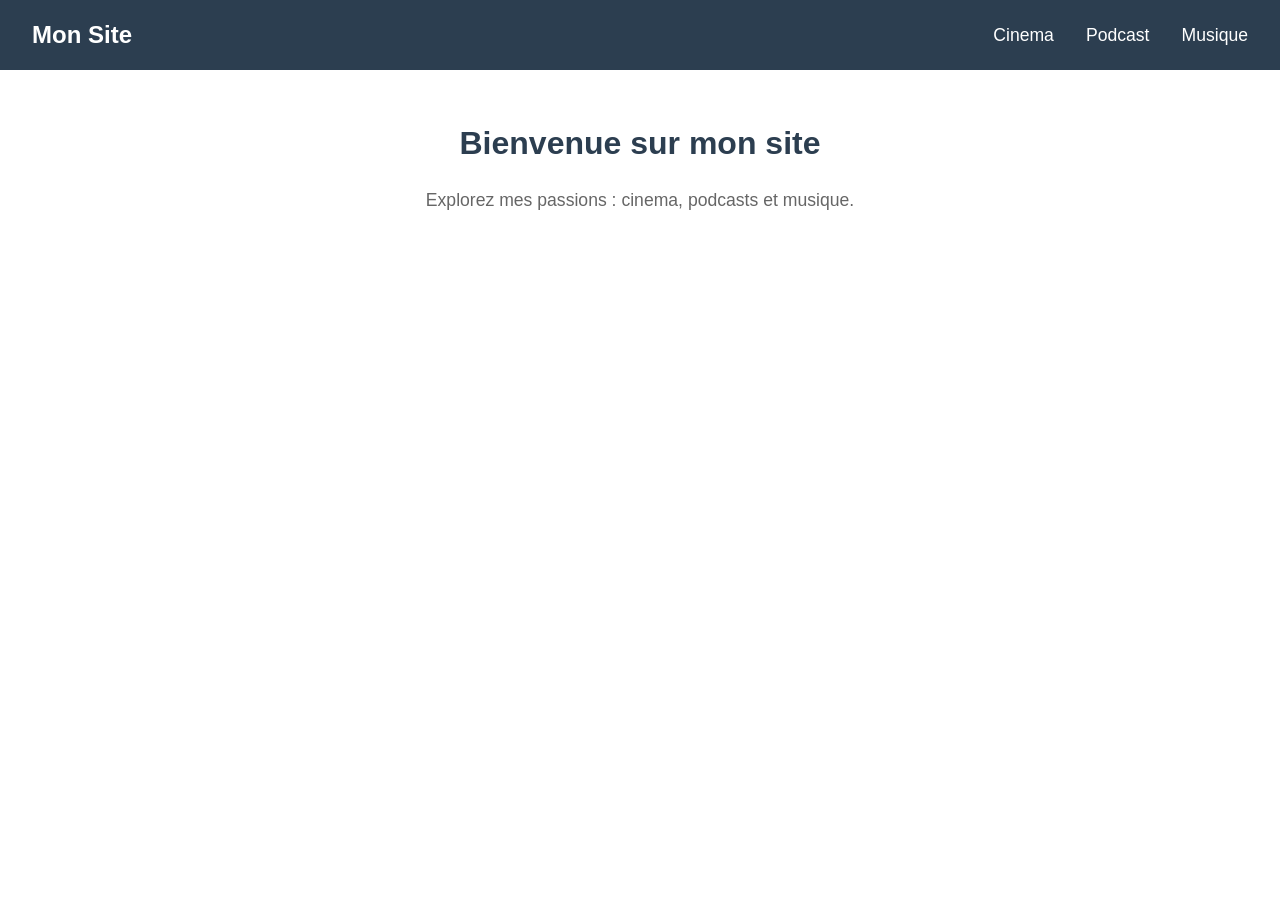
==== index.html @ aab09326 "Initial commit: site vitrine avec menu Cinema, Podcast, Musique - Page d'accueil avec header et navi" ====
<!DOCTYPE html>
<html lang="fr">
<head>
    <meta charset="UTF-8">
    <meta name="viewport" content="width=device-width, initial-scale=1.0">
    <title>Accueil - Mon Site</title>
    <link rel="stylesheet" href="style.css">
</head>
<body>
    <header>
        <div class="logo">Mon Site</div>
        <nav>
            <ul>
                <li><a href="cinema.html">Cinema</a></li>
                <li><a href="podcast.html">Podcast</a></li>
                <li><a href="musique.html">Musique</a></li>
            </ul>
        </nav>
    </header>
    <main>
        <h1>Bienvenue sur mon site</h1>
        <p>Explorez mes passions : cinema, podcasts et musique.</p>
    </main>
</body>
</html>
---- style.css ----
* {
    margin: 0;
    padding: 0;
    box-sizing: border-box;
}

body {
    font-family: Arial, sans-serif;
    line-height: 1.6;
    color: #333;
}

header {
    background: #2c3e50;
    color: white;
    padding: 1rem 2rem;
    display: flex;
    justify-content: space-between;
    align-items: center;
}

.logo {
    font-size: 1.5rem;
    font-weight: bold;
}

nav ul {
    display: flex;
    list-style: none;
    gap: 2rem;
}

nav a {
    color: white;
    text-decoration: none;
    font-size: 1.1rem;
    transition: color 0.3s;
}

nav a:hover,
nav a.active {
    color: #3498db;
}

.logo a {
    color: white;
    text-decoration: none;
}

main {
    max-width: 800px;
    margin: 3rem auto;
    padding: 0 2rem;
    text-align: center;
}

h1 {
    margin-bottom: 1rem;
    color: #2c3e50;
}

p {
    font-size: 1.1rem;
    color: #666;
}
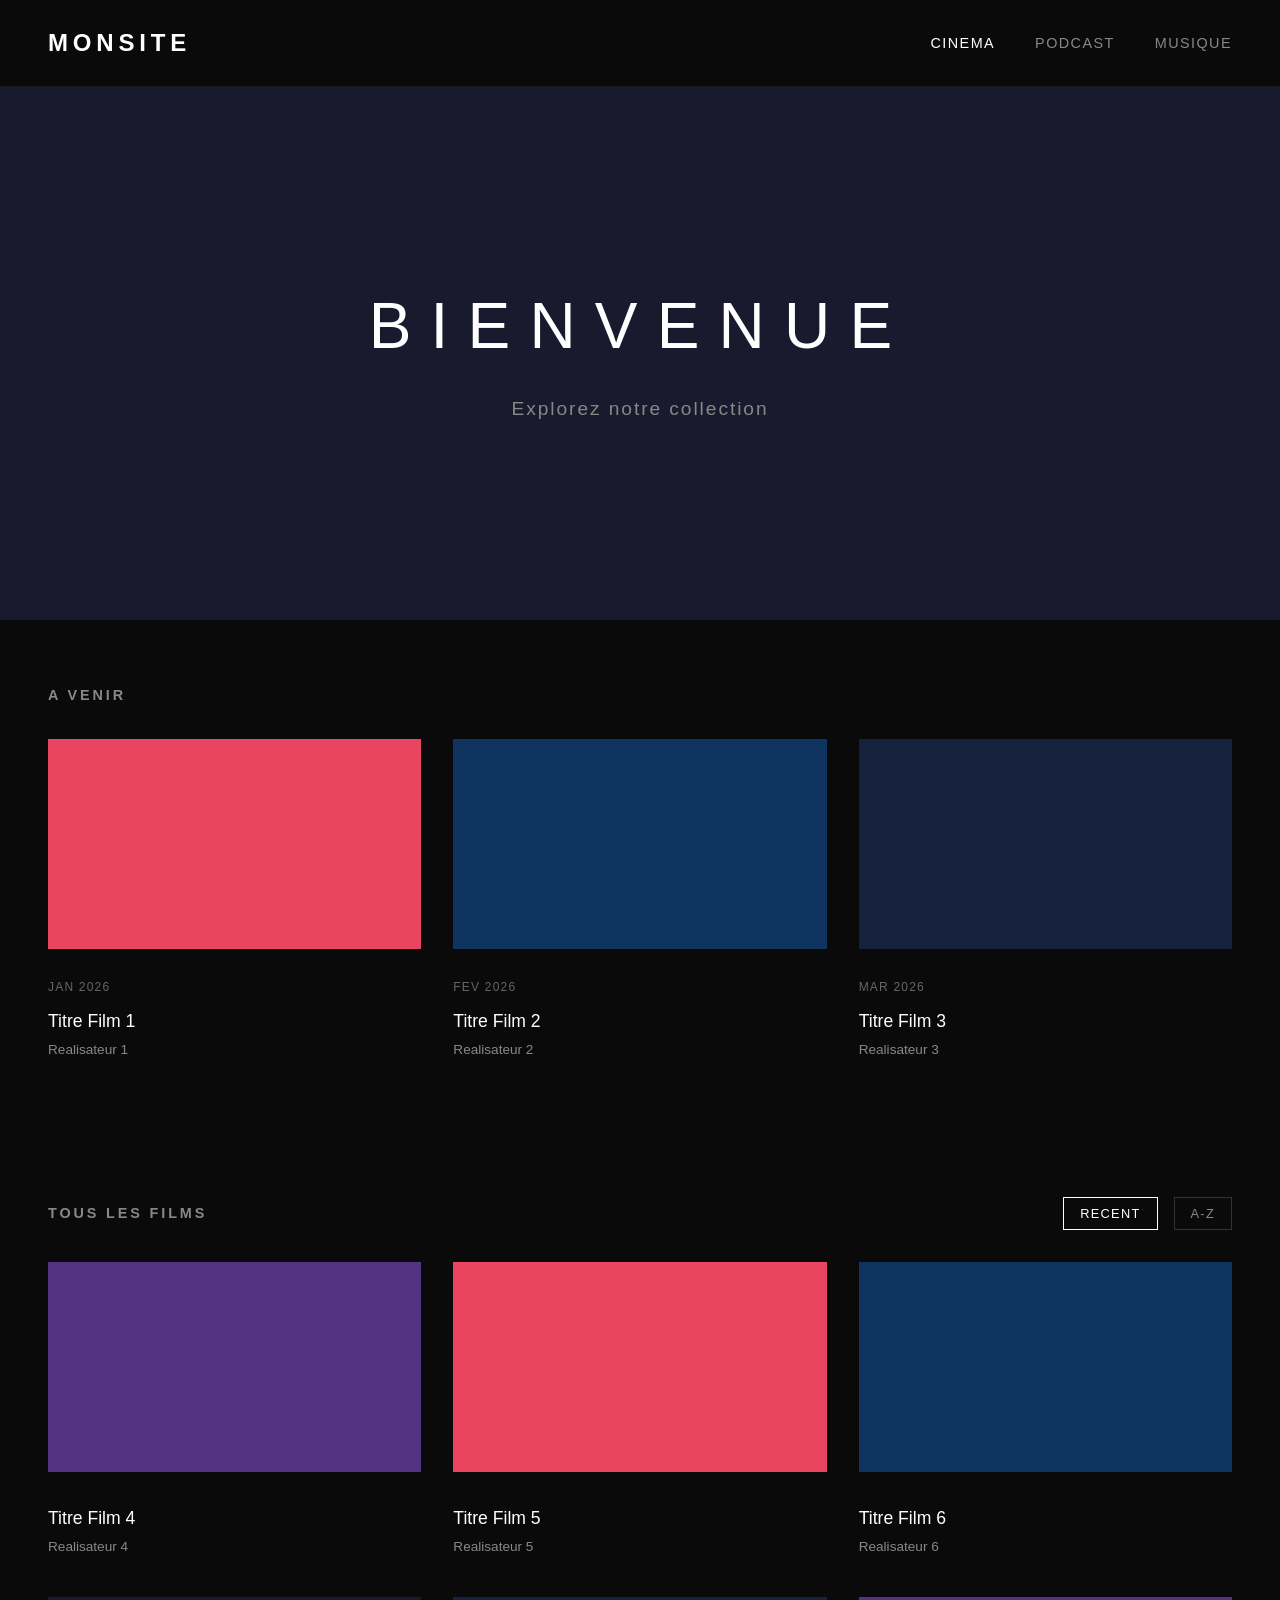
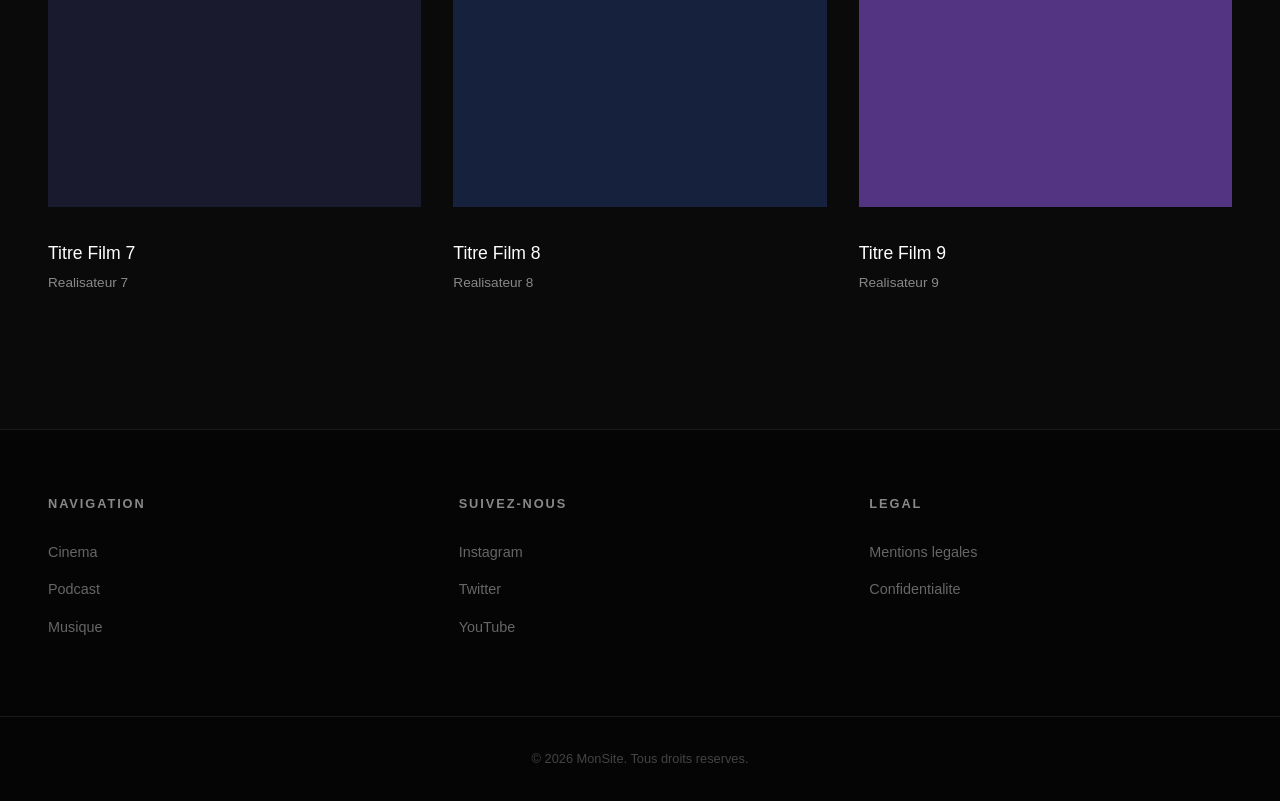
==== commit edf9bbe9: "Redesign: style A24 avec theme dark et placeholders - Header fixe avec navigation minimaliste - Hero" ====
--- a/index.html
+++ b/index.html
@@ -3,23 +3,144 @@
 <head>
     <meta charset="UTF-8">
     <meta name="viewport" content="width=device-width, initial-scale=1.0">
-    <title>Accueil - Mon Site</title>
+    <title>Mon Site - Films</title>
     <link rel="stylesheet" href="style.css">
 </head>
 <body>
     <header>
-        <div class="logo">Mon Site</div>
-        <nav>
-            <ul>
-                <li><a href="cinema.html">Cinema</a></li>
+        <nav class="main-nav">
+            <a href="index.html" class="logo">MONSITE</a>
+            <ul class="nav-links">
+                <li><a href="cinema.html" class="active">Cinema</a></li>
                 <li><a href="podcast.html">Podcast</a></li>
                 <li><a href="musique.html">Musique</a></li>
             </ul>
         </nav>
     </header>
+
     <main>
-        <h1>Bienvenue sur mon site</h1>
-        <p>Explorez mes passions : cinema, podcasts et musique.</p>
+        <section class="hero">
+            <div class="placeholder" id="placeholder-hero" style="background-color: #1a1a2e;"></div>
+            <div class="hero-text">
+                <h1>Bienvenue</h1>
+                <p>Explorez notre collection</p>
+            </div>
+        </section>
+
+        <section class="section-upcoming">
+            <h2 class="section-title">A venir</h2>
+            <div class="films-grid">
+                <article class="film-card">
+                    <div class="placeholder" id="placeholder-film-1" style="background-color: #e94560;"></div>
+                    <div class="film-info">
+                        <span class="film-date">Jan 2026</span>
+                        <h3 class="film-title">Titre Film 1</h3>
+                        <p class="film-director">Realisateur 1</p>
+                    </div>
+                </article>
+                <article class="film-card">
+                    <div class="placeholder" id="placeholder-film-2" style="background-color: #0f3460;"></div>
+                    <div class="film-info">
+                        <span class="film-date">Fev 2026</span>
+                        <h3 class="film-title">Titre Film 2</h3>
+                        <p class="film-director">Realisateur 2</p>
+                    </div>
+                </article>
+                <article class="film-card">
+                    <div class="placeholder" id="placeholder-film-3" style="background-color: #16213e;"></div>
+                    <div class="film-info">
+                        <span class="film-date">Mar 2026</span>
+                        <h3 class="film-title">Titre Film 3</h3>
+                        <p class="film-director">Realisateur 3</p>
+                    </div>
+                </article>
+            </div>
+        </section>
+
+        <section class="section-all">
+            <div class="section-header">
+                <h2 class="section-title">Tous les films</h2>
+                <div class="filter-buttons">
+                    <button class="filter-btn active">Recent</button>
+                    <button class="filter-btn">A-Z</button>
+                </div>
+            </div>
+            <div class="films-grid">
+                <article class="film-card">
+                    <div class="placeholder" id="placeholder-film-4" style="background-color: #533483;"></div>
+                    <div class="film-info">
+                        <h3 class="film-title">Titre Film 4</h3>
+                        <p class="film-director">Realisateur 4</p>
+                    </div>
+                </article>
+                <article class="film-card">
+                    <div class="placeholder" id="placeholder-film-5" style="background-color: #e94560;"></div>
+                    <div class="film-info">
+                        <h3 class="film-title">Titre Film 5</h3>
+                        <p class="film-director">Realisateur 5</p>
+                    </div>
+                </article>
+                <article class="film-card">
+                    <div class="placeholder" id="placeholder-film-6" style="background-color: #0f3460;"></div>
+                    <div class="film-info">
+                        <h3 class="film-title">Titre Film 6</h3>
+                        <p class="film-director">Realisateur 6</p>
+                    </div>
+                </article>
+                <article class="film-card">
+                    <div class="placeholder" id="placeholder-film-7" style="background-color: #1a1a2e;"></div>
+                    <div class="film-info">
+                        <h3 class="film-title">Titre Film 7</h3>
+                        <p class="film-director">Realisateur 7</p>
+                    </div>
+                </article>
+                <article class="film-card">
+                    <div class="placeholder" id="placeholder-film-8" style="background-color: #16213e;"></div>
+                    <div class="film-info">
+                        <h3 class="film-title">Titre Film 8</h3>
+                        <p class="film-director">Realisateur 8</p>
+                    </div>
+                </article>
+                <article class="film-card">
+                    <div class="placeholder" id="placeholder-film-9" style="background-color: #533483;"></div>
+                    <div class="film-info">
+                        <h3 class="film-title">Titre Film 9</h3>
+                        <p class="film-director">Realisateur 9</p>
+                    </div>
+                </article>
+            </div>
+        </section>
     </main>
+
+    <footer>
+        <div class="footer-content">
+            <div class="footer-section">
+                <h4>Navigation</h4>
+                <ul>
+                    <li><a href="cinema.html">Cinema</a></li>
+                    <li><a href="podcast.html">Podcast</a></li>
+                    <li><a href="musique.html">Musique</a></li>
+                </ul>
+            </div>
+            <div class="footer-section">
+                <h4>Suivez-nous</h4>
+                <ul>
+                    <li><a href="#">Instagram</a></li>
+                    <li><a href="#">Twitter</a></li>
+                    <li><a href="#">YouTube</a></li>
+                </ul>
+            </div>
+            <div class="footer-section">
+                <h4>Legal</h4>
+                <ul>
+                    <li><a href="#">Mentions legales</a></li>
+                    <li><a href="#">Confidentialite</a></li>
+                </ul>
+            </div>
+        </div>
+        <div class="footer-bottom">
+            <p>&copy; 2026 MonSite. Tous droits reserves.</p>
+        </div>
+    </footer>
 </body>
 </html>
--- a/style.css
+++ b/style.css
@@ -5,61 +5,312 @@
 }
 
 body {
-    font-family: Arial, sans-serif;
+    font-family: 'Helvetica Neue', Arial, sans-serif;
+    background-color: #0a0a0a;
+    color: #ffffff;
     line-height: 1.6;
-    color: #333;
-}
-
+}
+
+/* Header & Navigation */
 header {
-    background: #2c3e50;
-    color: white;
-    padding: 1rem 2rem;
+    position: fixed;
+    top: 0;
+    left: 0;
+    right: 0;
+    z-index: 1000;
+    background-color: #0a0a0a;
+    border-bottom: 1px solid #1a1a1a;
+}
+
+.main-nav {
     display: flex;
     justify-content: space-between;
     align-items: center;
+    padding: 1.5rem 3rem;
+    max-width: 1400px;
+    margin: 0 auto;
 }
 
 .logo {
     font-size: 1.5rem;
     font-weight: bold;
-}
-
-nav ul {
+    color: #ffffff;
+    text-decoration: none;
+    letter-spacing: 0.2em;
+}
+
+.nav-links {
     display: flex;
     list-style: none;
+    gap: 2.5rem;
+}
+
+.nav-links a {
+    color: #888;
+    text-decoration: none;
+    font-size: 0.9rem;
+    text-transform: uppercase;
+    letter-spacing: 0.1em;
+    transition: color 0.3s ease;
+}
+
+.nav-links a:hover,
+.nav-links a.active {
+    color: #ffffff;
+}
+
+/* Main Content */
+main {
+    padding-top: 80px;
+}
+
+/* Page Header */
+.page-header {
+    text-align: center;
+    padding: 6rem 2rem 4rem;
+}
+
+.page-header h1 {
+    font-size: 3rem;
+    font-weight: 300;
+    letter-spacing: 0.3em;
+    text-transform: uppercase;
+    margin-bottom: 1rem;
+}
+
+.page-header p {
+    font-size: 1.1rem;
+    color: #888;
+}
+
+/* Hero Section */
+.hero {
+    position: relative;
+    height: 60vh;
+    display: flex;
+    align-items: center;
+    justify-content: center;
+    overflow: hidden;
+}
+
+.hero .placeholder {
+    position: absolute;
+    top: 0;
+    left: 0;
+    width: 100%;
+    height: 100%;
+    z-index: 1;
+}
+
+.hero-text {
+    position: relative;
+    z-index: 2;
+    text-align: center;
+}
+
+.hero-text h1 {
+    font-size: 4rem;
+    font-weight: 300;
+    letter-spacing: 0.3em;
+    text-transform: uppercase;
+    margin-bottom: 1rem;
+}
+
+.hero-text p {
+    font-size: 1.2rem;
+    color: #888;
+    letter-spacing: 0.1em;
+}
+
+/* Sections */
+.section-upcoming,
+.section-all {
+    padding: 4rem 3rem;
+    max-width: 1400px;
+    margin: 0 auto;
+}
+
+.section-header {
+    display: flex;
+    justify-content: space-between;
+    align-items: center;
+    margin-bottom: 2rem;
+}
+
+.section-title {
+    font-size: 0.9rem;
+    text-transform: uppercase;
+    letter-spacing: 0.2em;
+    color: #888;
+    margin-bottom: 2rem;
+}
+
+.section-header .section-title {
+    margin-bottom: 0;
+}
+
+/* Filter Buttons */
+.filter-buttons {
+    display: flex;
+    gap: 1rem;
+}
+
+.filter-btn {
+    background: none;
+    border: 1px solid #333;
+    color: #888;
+    padding: 0.5rem 1rem;
+    font-size: 0.8rem;
+    text-transform: uppercase;
+    letter-spacing: 0.1em;
+    cursor: pointer;
+    transition: all 0.3s ease;
+}
+
+.filter-btn:hover,
+.filter-btn.active {
+    border-color: #ffffff;
+    color: #ffffff;
+}
+
+/* Films Grid */
+.films-grid {
+    display: grid;
+    grid-template-columns: repeat(3, 1fr);
     gap: 2rem;
 }
 
-nav a {
-    color: white;
+/* Film Card */
+.film-card {
+    cursor: pointer;
+    transition: transform 0.3s ease;
+}
+
+.film-card:hover {
+    transform: translateY(-5px);
+}
+
+.film-card .placeholder {
+    width: 100%;
+    aspect-ratio: 16 / 9;
+    margin-bottom: 1rem;
+    transition: opacity 0.3s ease;
+}
+
+.film-card:hover .placeholder {
+    opacity: 0.8;
+}
+
+.film-info {
+    padding: 0.5rem 0;
+}
+
+.film-date {
+    font-size: 0.75rem;
+    color: #666;
+    text-transform: uppercase;
+    letter-spacing: 0.1em;
+}
+
+.film-title {
+    font-size: 1.1rem;
+    font-weight: 500;
+    margin: 0.5rem 0 0.25rem;
+    color: #ffffff;
+}
+
+.film-director {
+    font-size: 0.85rem;
+    color: #888;
+}
+
+/* Footer */
+footer {
+    background-color: #050505;
+    border-top: 1px solid #1a1a1a;
+    margin-top: 4rem;
+}
+
+.footer-content {
+    display: grid;
+    grid-template-columns: repeat(3, 1fr);
+    gap: 3rem;
+    padding: 4rem 3rem;
+    max-width: 1400px;
+    margin: 0 auto;
+}
+
+.footer-section h4 {
+    font-size: 0.8rem;
+    text-transform: uppercase;
+    letter-spacing: 0.15em;
+    color: #888;
+    margin-bottom: 1.5rem;
+}
+
+.footer-section ul {
+    list-style: none;
+}
+
+.footer-section li {
+    margin-bottom: 0.75rem;
+}
+
+.footer-section a {
+    color: #666;
     text-decoration: none;
-    font-size: 1.1rem;
-    transition: color 0.3s;
-}
-
-nav a:hover,
-nav a.active {
-    color: #3498db;
-}
-
-.logo a {
-    color: white;
-    text-decoration: none;
-}
-
-main {
-    max-width: 800px;
-    margin: 3rem auto;
-    padding: 0 2rem;
+    font-size: 0.9rem;
+    transition: color 0.3s ease;
+}
+
+.footer-section a:hover {
+    color: #ffffff;
+}
+
+.footer-bottom {
     text-align: center;
-}
-
-h1 {
-    margin-bottom: 1rem;
-    color: #2c3e50;
-}
-
-p {
-    font-size: 1.1rem;
-    color: #666;
-}
+    padding: 2rem;
+    border-top: 1px solid #1a1a1a;
+}
+
+.footer-bottom p {
+    font-size: 0.8rem;
+    color: #444;
+}
+
+/* Responsive */
+@media (max-width: 1024px) {
+    .films-grid {
+        grid-template-columns: repeat(2, 1fr);
+    }
+}
+
+@media (max-width: 768px) {
+    .main-nav {
+        flex-direction: column;
+        gap: 1rem;
+        padding: 1rem 2rem;
+    }
+
+    .nav-links {
+        gap: 1.5rem;
+    }
+
+    .hero-text h1 {
+        font-size: 2rem;
+    }
+
+    .films-grid {
+        grid-template-columns: 1fr;
+    }
+
+    .footer-content {
+        grid-template-columns: 1fr;
+        text-align: center;
+    }
+
+    .section-header {
+        flex-direction: column;
+        gap: 1rem;
+    }
+}
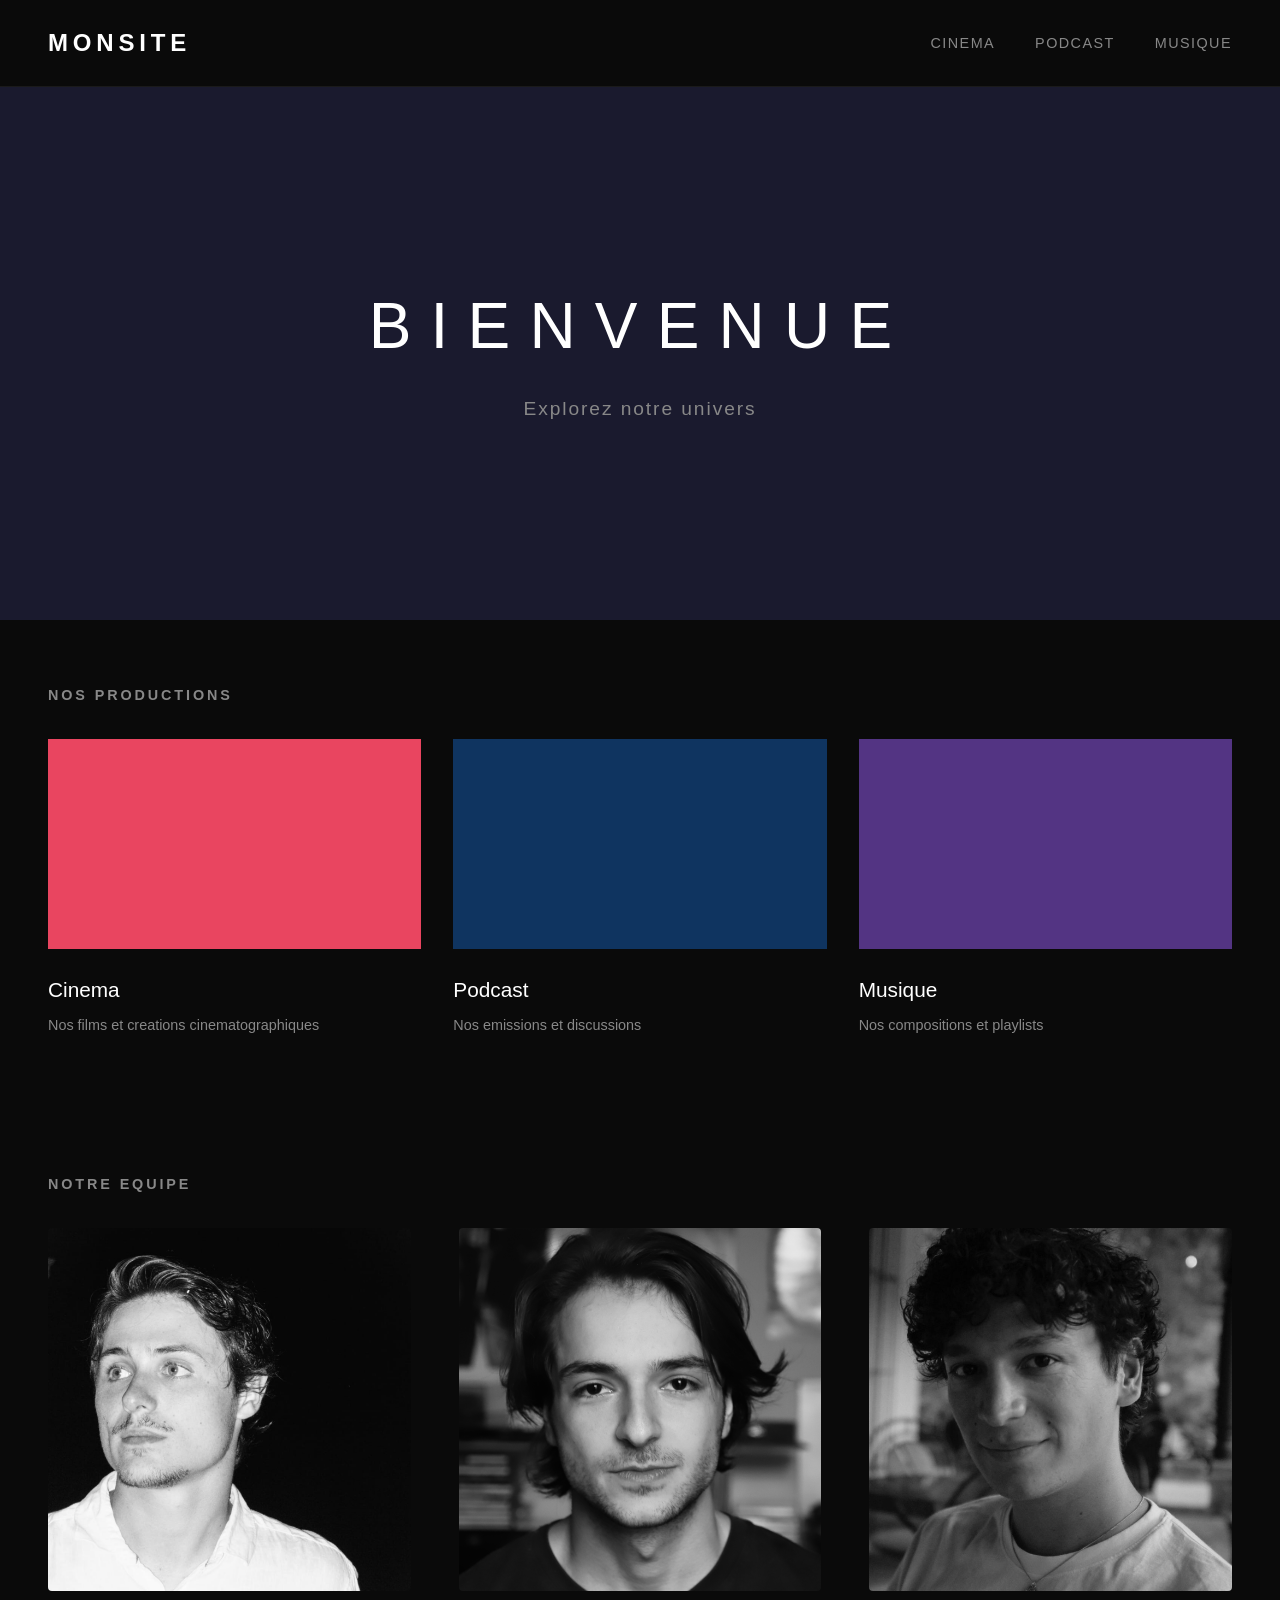
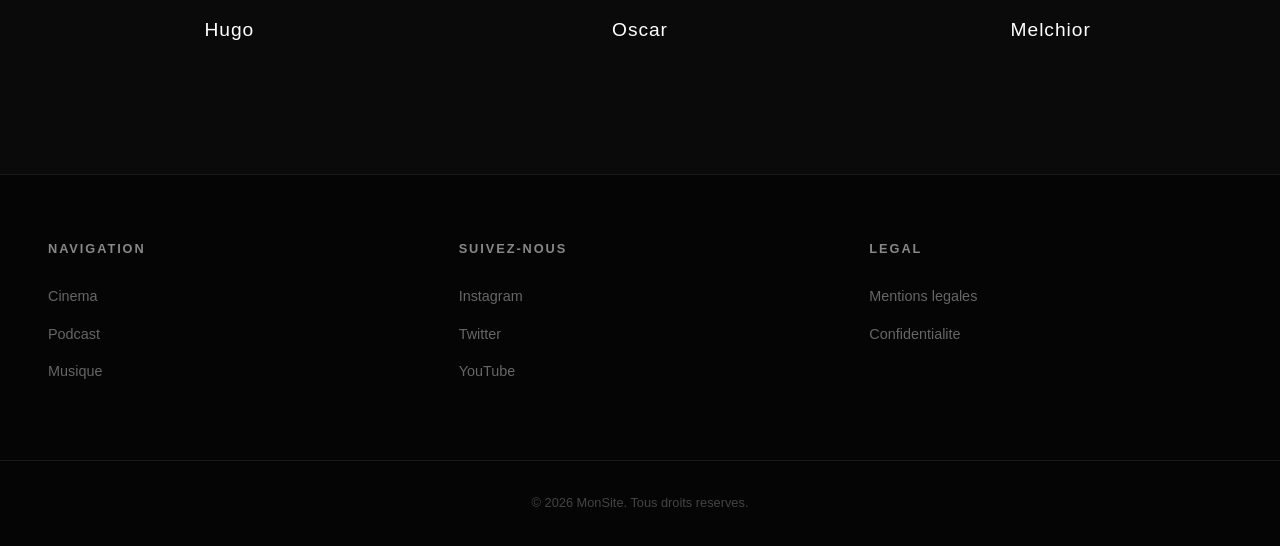
==== commit 7115b443: "Refonte page accueil: sections Nos productions et Notre equipe - Nouvelle page d'accueil avec hero s" ====
--- a/index.html
+++ b/index.html
@@ -3,7 +3,7 @@
 <head>
     <meta charset="UTF-8">
     <meta name="viewport" content="width=device-width, initial-scale=1.0">
-    <title>Mon Site - Films</title>
+    <title>Accueil - Mon Site</title>
     <link rel="stylesheet" href="style.css">
 </head>
 <body>
@@ -11,7 +11,7 @@
         <nav class="main-nav">
             <a href="index.html" class="logo">MONSITE</a>
             <ul class="nav-links">
-                <li><a href="cinema.html" class="active">Cinema</a></li>
+                <li><a href="cinema.html">Cinema</a></li>
                 <li><a href="podcast.html">Podcast</a></li>
                 <li><a href="musique.html">Musique</a></li>
             </ul>
@@ -23,91 +23,58 @@
             <div class="placeholder" id="placeholder-hero" style="background-color: #1a1a2e;"></div>
             <div class="hero-text">
                 <h1>Bienvenue</h1>
-                <p>Explorez notre collection</p>
+                <p>Explorez notre univers</p>
             </div>
         </section>
 
-        <section class="section-upcoming">
-            <h2 class="section-title">A venir</h2>
-            <div class="films-grid">
-                <article class="film-card">
-                    <div class="placeholder" id="placeholder-film-1" style="background-color: #e94560;"></div>
-                    <div class="film-info">
-                        <span class="film-date">Jan 2026</span>
-                        <h3 class="film-title">Titre Film 1</h3>
-                        <p class="film-director">Realisateur 1</p>
+        <section class="section-productions">
+            <h2 class="section-title">Nos productions</h2>
+            <div class="productions-grid">
+                <a href="cinema.html" class="production-card">
+                    <div class="placeholder" id="placeholder-production-cinema" style="background-color: #e94560;"></div>
+                    <div class="production-info">
+                        <h3>Cinema</h3>
+                        <p>Nos films et creations cinematographiques</p>
                     </div>
-                </article>
-                <article class="film-card">
-                    <div class="placeholder" id="placeholder-film-2" style="background-color: #0f3460;"></div>
-                    <div class="film-info">
-                        <span class="film-date">Fev 2026</span>
-                        <h3 class="film-title">Titre Film 2</h3>
-                        <p class="film-director">Realisateur 2</p>
+                </a>
+                <a href="podcast.html" class="production-card">
+                    <div class="placeholder" id="placeholder-production-podcast" style="background-color: #0f3460;"></div>
+                    <div class="production-info">
+                        <h3>Podcast</h3>
+                        <p>Nos emissions et discussions</p>
                     </div>
-                </article>
-                <article class="film-card">
-                    <div class="placeholder" id="placeholder-film-3" style="background-color: #16213e;"></div>
-                    <div class="film-info">
-                        <span class="film-date">Mar 2026</span>
-                        <h3 class="film-title">Titre Film 3</h3>
-                        <p class="film-director">Realisateur 3</p>
+                </a>
+                <a href="musique.html" class="production-card">
+                    <div class="placeholder" id="placeholder-production-musique" style="background-color: #533483;"></div>
+                    <div class="production-info">
+                        <h3>Musique</h3>
+                        <p>Nos compositions et playlists</p>
                     </div>
-                </article>
+                </a>
             </div>
         </section>
 
-        <section class="section-all">
-            <div class="section-header">
-                <h2 class="section-title">Tous les films</h2>
-                <div class="filter-buttons">
-                    <button class="filter-btn active">Recent</button>
-                    <button class="filter-btn">A-Z</button>
+        <section class="section-team">
+            <h2 class="section-title">Notre equipe</h2>
+            <div class="team-grid">
+                <div class="team-member">
+                    <div class="team-photo">
+                        <img src="Team/Hugo.png" alt="Hugo">
+                    </div>
+                    <h3>Hugo</h3>
                 </div>
-            </div>
-            <div class="films-grid">
-                <article class="film-card">
-                    <div class="placeholder" id="placeholder-film-4" style="background-color: #533483;"></div>
-                    <div class="film-info">
-                        <h3 class="film-title">Titre Film 4</h3>
-                        <p class="film-director">Realisateur 4</p>
+                <div class="team-member">
+                    <div class="team-photo">
+                        <img src="Team/Oscar.png" alt="Oscar">
                     </div>
-                </article>
-                <article class="film-card">
-                    <div class="placeholder" id="placeholder-film-5" style="background-color: #e94560;"></div>
-                    <div class="film-info">
-                        <h3 class="film-title">Titre Film 5</h3>
-                        <p class="film-director">Realisateur 5</p>
+                    <h3>Oscar</h3>
+                </div>
+                <div class="team-member">
+                    <div class="team-photo">
+                        <img src="Team/Melchior.png" alt="Melchior">
                     </div>
-                </article>
-                <article class="film-card">
-                    <div class="placeholder" id="placeholder-film-6" style="background-color: #0f3460;"></div>
-                    <div class="film-info">
-                        <h3 class="film-title">Titre Film 6</h3>
-                        <p class="film-director">Realisateur 6</p>
-                    </div>
-                </article>
-                <article class="film-card">
-                    <div class="placeholder" id="placeholder-film-7" style="background-color: #1a1a2e;"></div>
-                    <div class="film-info">
-                        <h3 class="film-title">Titre Film 7</h3>
-                        <p class="film-director">Realisateur 7</p>
-                    </div>
-                </article>
-                <article class="film-card">
-                    <div class="placeholder" id="placeholder-film-8" style="background-color: #16213e;"></div>
-                    <div class="film-info">
-                        <h3 class="film-title">Titre Film 8</h3>
-                        <p class="film-director">Realisateur 8</p>
-                    </div>
-                </article>
-                <article class="film-card">
-                    <div class="placeholder" id="placeholder-film-9" style="background-color: #533483;"></div>
-                    <div class="film-info">
-                        <h3 class="film-title">Titre Film 9</h3>
-                        <p class="film-director">Realisateur 9</p>
-                    </div>
-                </article>
+                    <h3>Melchior</h3>
+                </div>
             </div>
         </section>
     </main>
--- a/style.css
+++ b/style.css
@@ -224,6 +224,100 @@
     color: #888;
 }
 
+/* Productions Section */
+.section-productions {
+    padding: 4rem 3rem;
+    max-width: 1400px;
+    margin: 0 auto;
+}
+
+.productions-grid {
+    display: grid;
+    grid-template-columns: repeat(3, 1fr);
+    gap: 2rem;
+}
+
+.production-card {
+    text-decoration: none;
+    color: inherit;
+    display: block;
+    transition: transform 0.3s ease;
+}
+
+.production-card:hover {
+    transform: translateY(-5px);
+}
+
+.production-card .placeholder {
+    width: 100%;
+    aspect-ratio: 16 / 9;
+    margin-bottom: 1rem;
+    transition: opacity 0.3s ease;
+}
+
+.production-card:hover .placeholder {
+    opacity: 0.8;
+}
+
+.production-info {
+    padding: 0.5rem 0;
+}
+
+.production-info h3 {
+    font-size: 1.3rem;
+    font-weight: 500;
+    margin-bottom: 0.5rem;
+    color: #ffffff;
+}
+
+.production-info p {
+    font-size: 0.9rem;
+    color: #888;
+}
+
+/* Team Section */
+.section-team {
+    padding: 4rem 3rem;
+    max-width: 1400px;
+    margin: 0 auto;
+}
+
+.team-grid {
+    display: grid;
+    grid-template-columns: repeat(3, 1fr);
+    gap: 3rem;
+}
+
+.team-member {
+    text-align: center;
+}
+
+.team-photo {
+    width: 100%;
+    aspect-ratio: 1 / 1;
+    overflow: hidden;
+    margin-bottom: 1.5rem;
+    border-radius: 4px;
+}
+
+.team-photo img {
+    width: 100%;
+    height: 100%;
+    object-fit: cover;
+    transition: transform 0.3s ease;
+}
+
+.team-member:hover .team-photo img {
+    transform: scale(1.05);
+}
+
+.team-member h3 {
+    font-size: 1.2rem;
+    font-weight: 500;
+    color: #ffffff;
+    letter-spacing: 0.05em;
+}
+
 /* Footer */
 footer {
     background-color: #050505;
@@ -280,8 +374,14 @@
 
 /* Responsive */
 @media (max-width: 1024px) {
-    .films-grid {
+    .films-grid,
+    .productions-grid {
         grid-template-columns: repeat(2, 1fr);
+    }
+
+    .team-grid {
+        grid-template-columns: repeat(3, 1fr);
+        gap: 2rem;
     }
 }
 
@@ -300,8 +400,19 @@
         font-size: 2rem;
     }
 
-    .films-grid {
+    .films-grid,
+    .productions-grid {
         grid-template-columns: 1fr;
+    }
+
+    .team-grid {
+        grid-template-columns: 1fr;
+        gap: 2rem;
+    }
+
+    .team-photo {
+        max-width: 250px;
+        margin: 0 auto 1.5rem;
     }
 
     .footer-content {
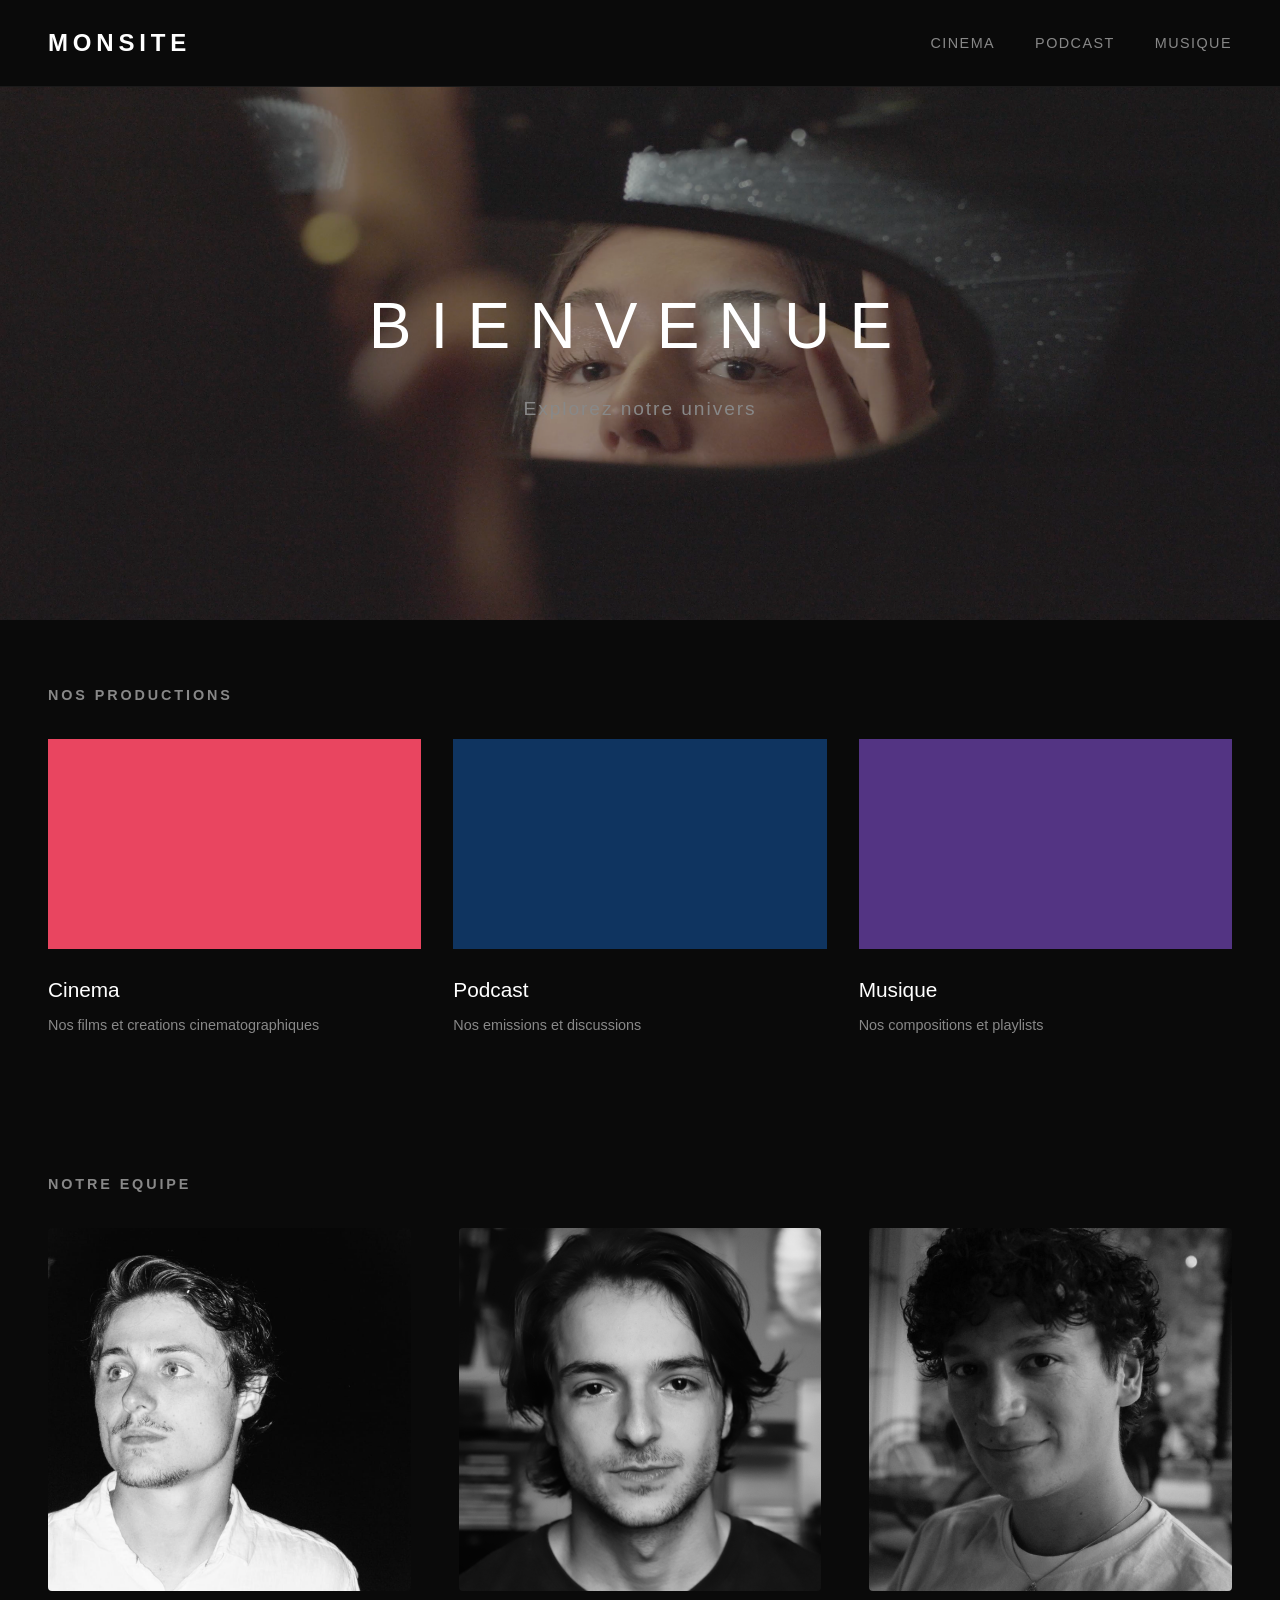
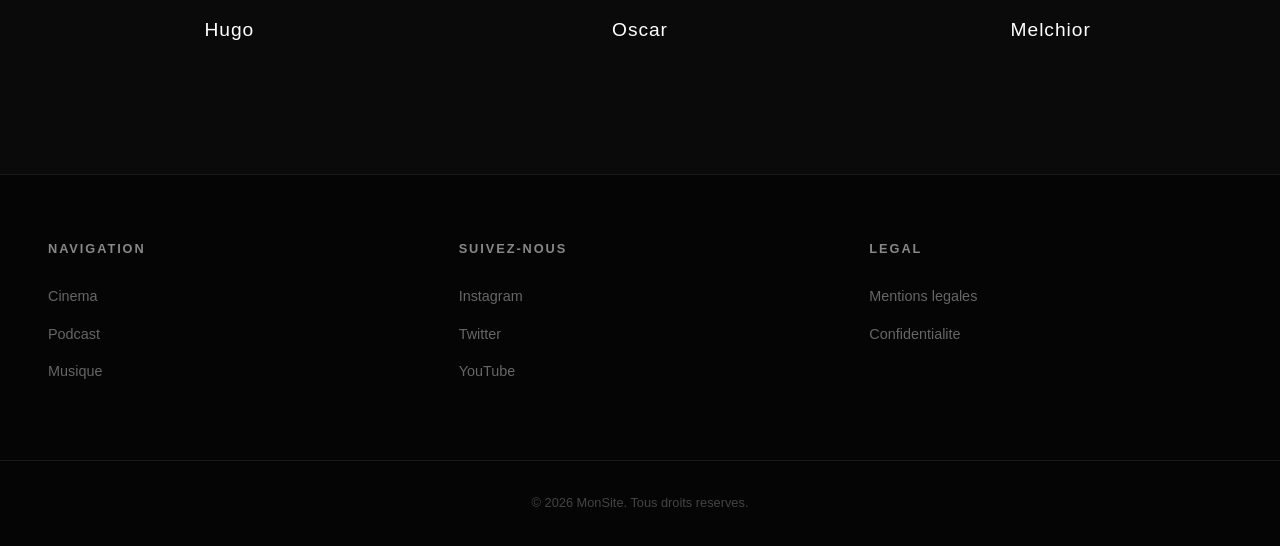
==== commit ad098a6f: "Remplace placeholder-hero par imageAccueil.png - Image hero avec object-fit: cover pour crop parfait" ====
--- a/index.html
+++ b/index.html
@@ -20,7 +20,7 @@
 
     <main>
         <section class="hero">
-            <div class="placeholder" id="placeholder-hero" style="background-color: #1a1a2e;"></div>
+            <img src="Assets/imageAccueil.png" alt="Accueil" class="hero-image" id="placeholder-hero">
             <div class="hero-text">
                 <h1>Bienvenue</h1>
                 <p>Explorez notre univers</p>
--- a/style.css
+++ b/style.css
@@ -93,13 +93,15 @@
     overflow: hidden;
 }
 
-.hero .placeholder {
+.hero .placeholder,
+.hero-image {
     position: absolute;
     top: 0;
     left: 0;
     width: 100%;
     height: 100%;
     z-index: 1;
+    object-fit: cover;
 }
 
 .hero-text {
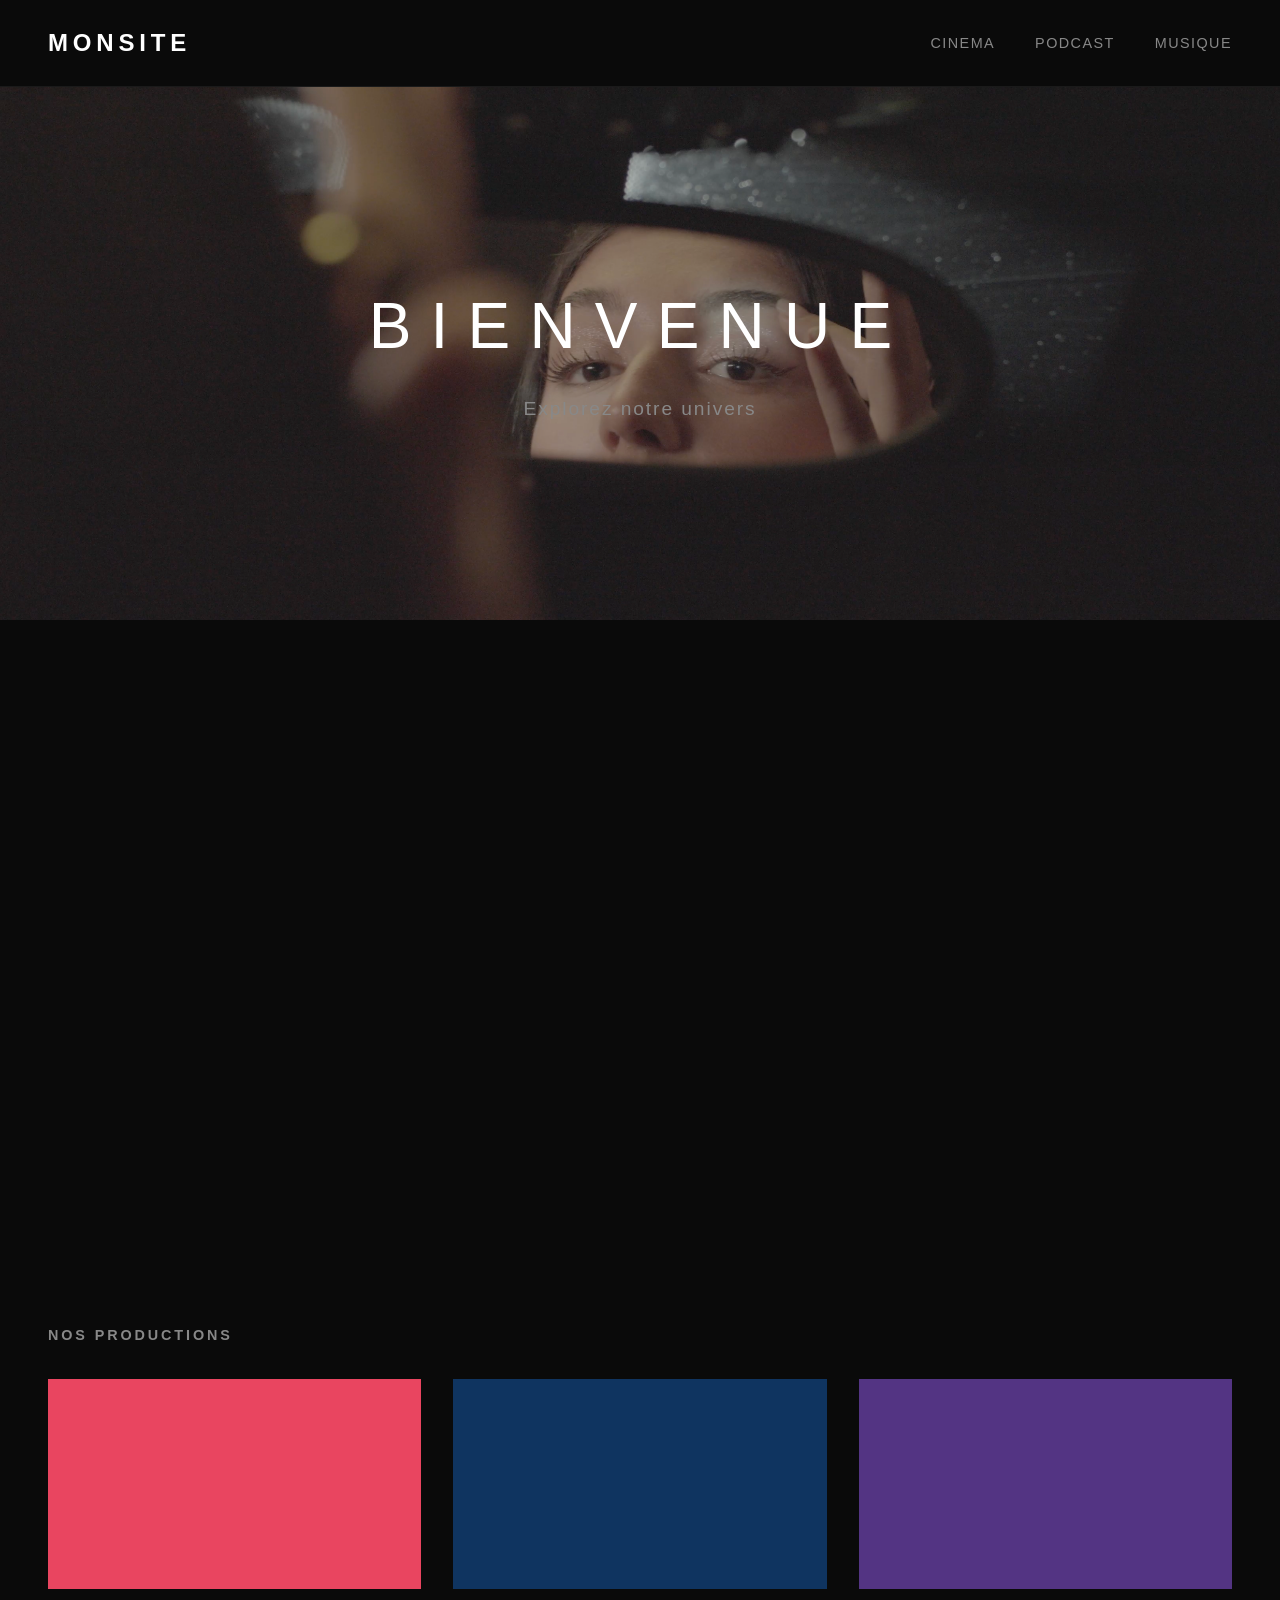
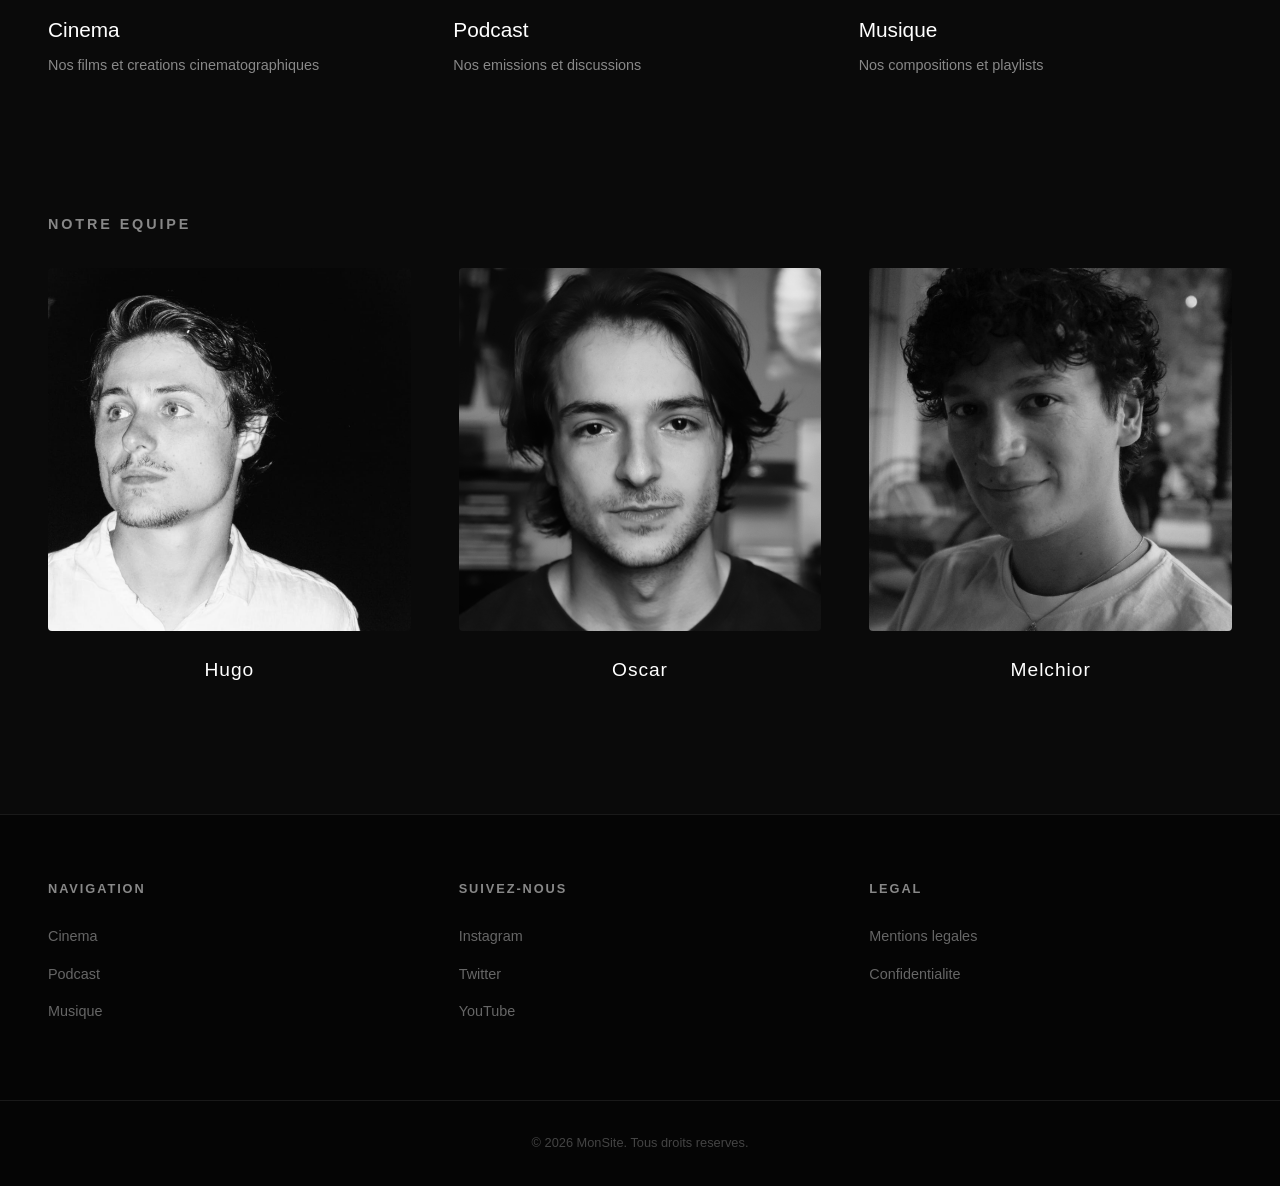
==== commit 614f01d0: "Ajout video en boucle sous le hero - Video autoplay, loop, muted - Pleine largeur sous la section he" ====
--- a/index.html
+++ b/index.html
@@ -25,6 +25,12 @@
                 <h1>Bienvenue</h1>
                 <p>Explorez notre univers</p>
             </div>
+        </section>
+
+        <section class="video-section">
+            <video autoplay loop muted playsinline class="full-video">
+                <source src="Assets/CINEMATIQUE OFF TIME V3.mp4" type="video/mp4">
+            </video>
         </section>
 
         <section class="section-productions">
--- a/style.css
+++ b/style.css
@@ -110,6 +110,17 @@
     text-align: center;
 }
 
+/* Video Section */
+.video-section {
+    width: 100%;
+    overflow: hidden;
+}
+
+.full-video {
+    width: 100%;
+    display: block;
+}
+
 .hero-text h1 {
     font-size: 4rem;
     font-weight: 300;
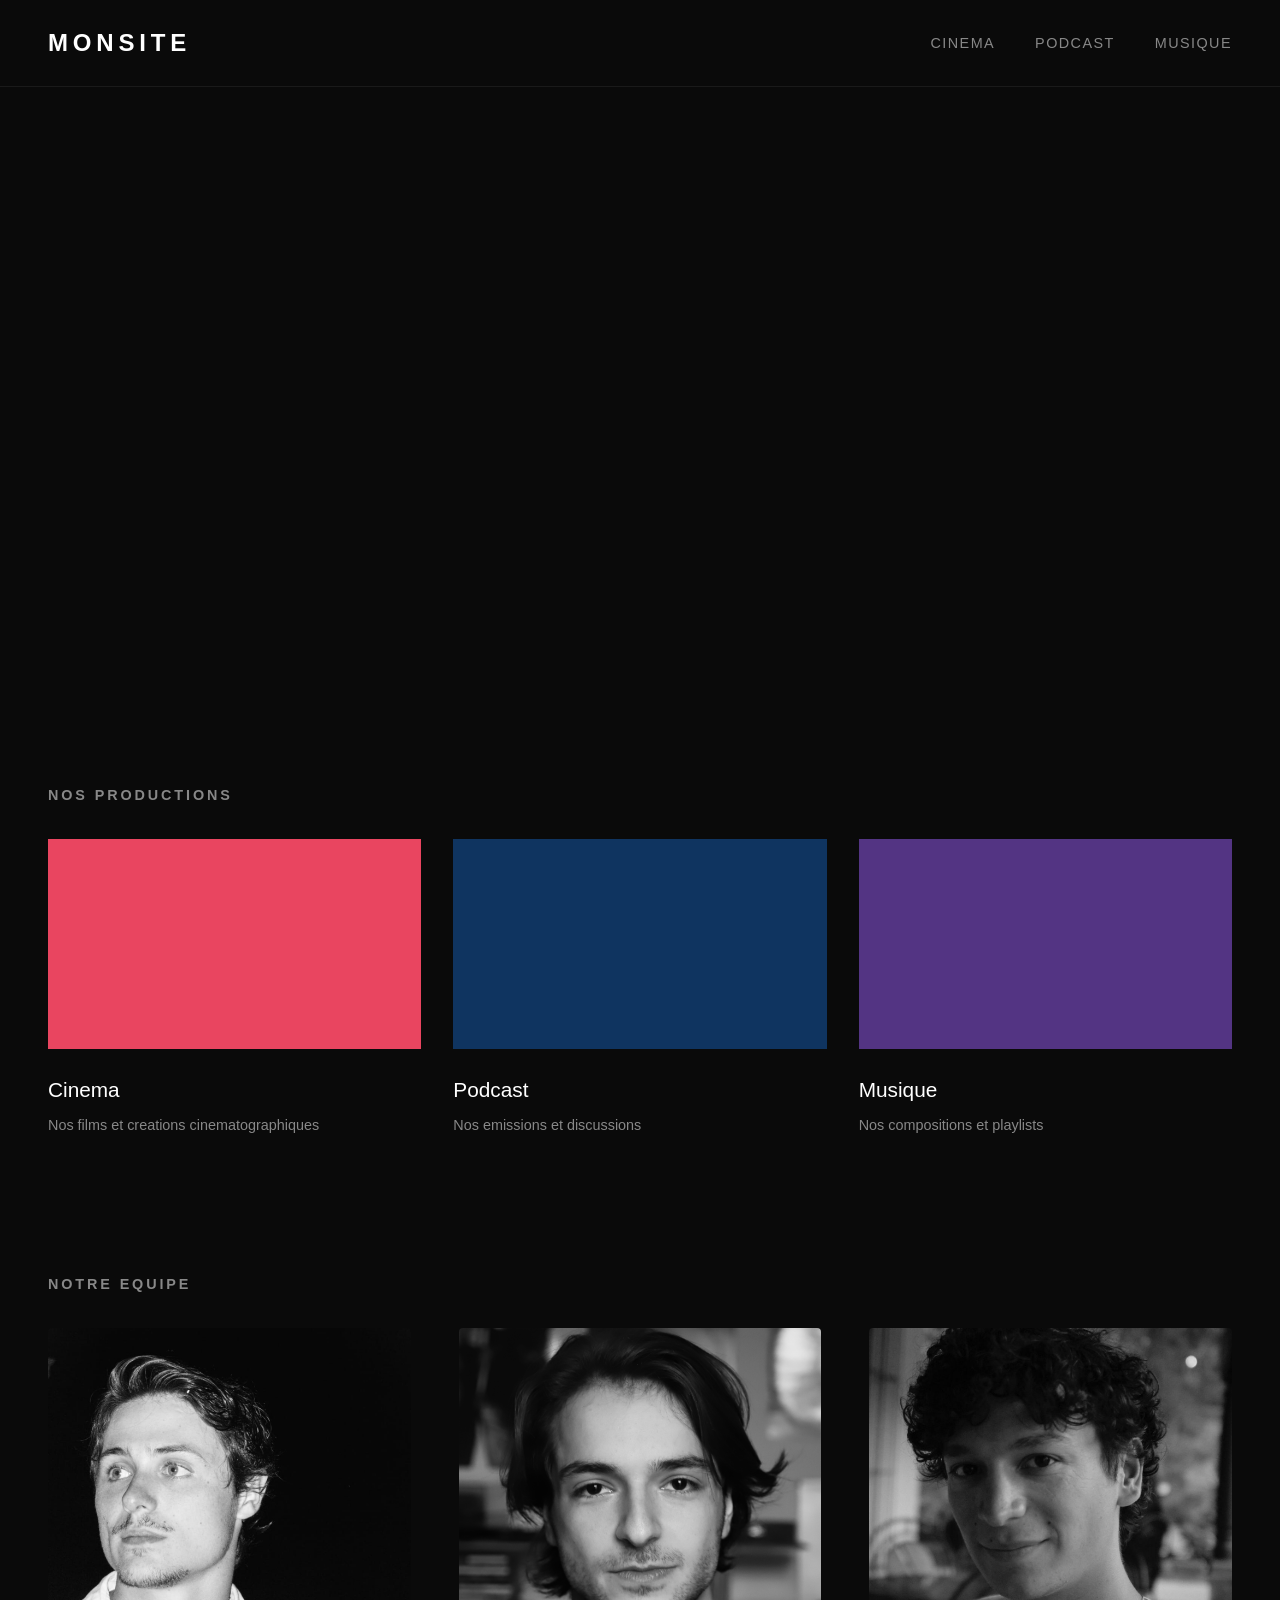
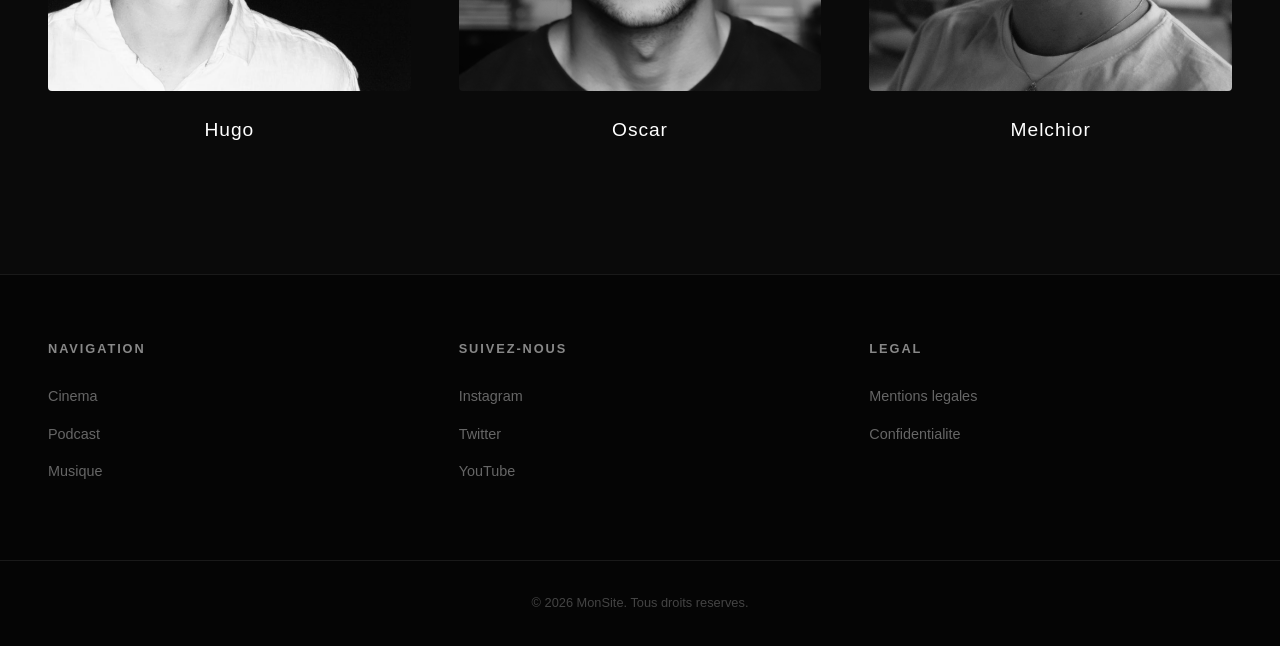
==== commit fa9b51c3: "Video en hero pleine largeur sans texte - Remplace l'image hero par la video - Suppression du texte " ====
--- a/index.html
+++ b/index.html
@@ -19,16 +19,8 @@
     </header>
 
     <main>
-        <section class="hero">
-            <img src="Assets/imageAccueil.png" alt="Accueil" class="hero-image" id="placeholder-hero">
-            <div class="hero-text">
-                <h1>Bienvenue</h1>
-                <p>Explorez notre univers</p>
-            </div>
-        </section>
-
-        <section class="video-section">
-            <video autoplay loop muted playsinline class="full-video">
+        <section class="hero-video">
+            <video autoplay loop muted playsinline class="hero-video-player">
                 <source src="Assets/CINEMATIQUE OFF TIME V3.mp4" type="video/mp4">
             </video>
         </section>
--- a/style.css
+++ b/style.css
@@ -83,56 +83,15 @@
     color: #888;
 }
 
-/* Hero Section */
-.hero {
-    position: relative;
-    height: 60vh;
-    display: flex;
-    align-items: center;
-    justify-content: center;
+/* Hero Video Section */
+.hero-video {
+    width: 100%;
     overflow: hidden;
 }
 
-.hero .placeholder,
-.hero-image {
-    position: absolute;
-    top: 0;
-    left: 0;
-    width: 100%;
-    height: 100%;
-    z-index: 1;
-    object-fit: cover;
-}
-
-.hero-text {
-    position: relative;
-    z-index: 2;
-    text-align: center;
-}
-
-/* Video Section */
-.video-section {
-    width: 100%;
-    overflow: hidden;
-}
-
-.full-video {
+.hero-video-player {
     width: 100%;
     display: block;
-}
-
-.hero-text h1 {
-    font-size: 4rem;
-    font-weight: 300;
-    letter-spacing: 0.3em;
-    text-transform: uppercase;
-    margin-bottom: 1rem;
-}
-
-.hero-text p {
-    font-size: 1.2rem;
-    color: #888;
-    letter-spacing: 0.1em;
 }
 
 /* Sections */
@@ -409,10 +368,7 @@
         gap: 1.5rem;
     }
 
-    .hero-text h1 {
-        font-size: 2rem;
-    }
-
+    
     .films-grid,
     .productions-grid {
         grid-template-columns: 1fr;
